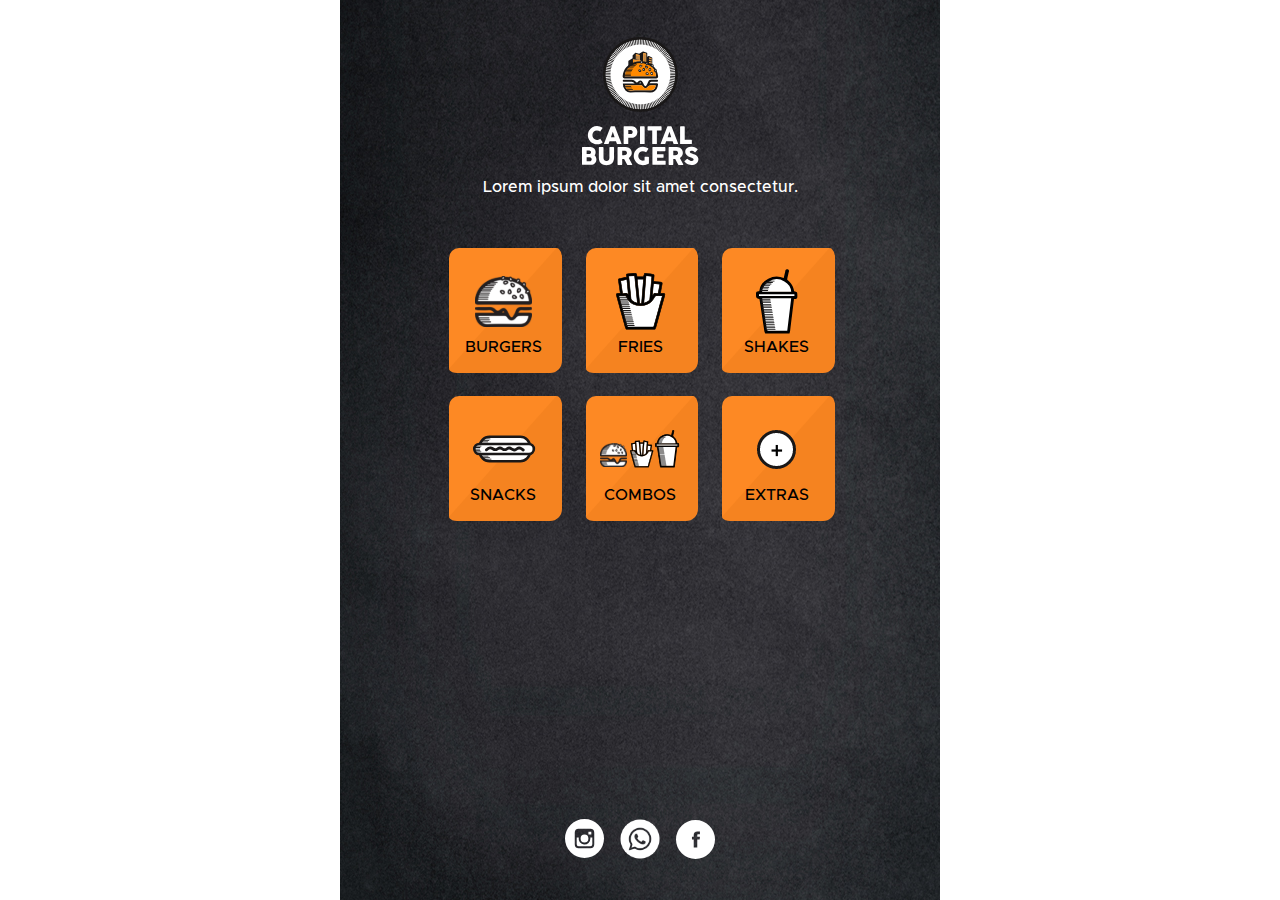
==== index.html @ 37d3b1de "move files" ====
<!DOCTYPE html>
<html lang="en">

<head>
    <meta charset="UTF-8">
    <meta http-equiv="X-UA-Compatible" content="IE=edge">
    <meta name="viewport" content="width=device-width, initial-scale=1.0">
    <title>Home - Capital Burg</title>
    <!-- <link rel="stylesheet" href="https://maxcdn.bootstrapcdn.com/bootstrap/4.5.0/css/bootstrap.min.css"
        integrity="sha384-9aIt2nRpC12Uk9gS9baDl411NQApFmC26EwAOH8WgZl5MYYxFfc+NcPb1dKGj7Sk" crossorigin="anonymous" /> -->
    <link rel="stylesheet" href="./css/index.css" />
</head>

<body>
    <div class="container">
        <header class="header">
            <div class="content-logo">
                <img src="../src/assets/logo/logo.svg" />
            </div>
            <p class="subtitle">Lorem ipsum dolor sit amet consectetur.</p>
        </header>
        <div class="main">
            <section class="options">
                <a href="./burgers.html" class="option">
                    <img src="../src/assets/icons/SVG/Burgers.svg" />
                    <p class="option_title">Burgers</p>
                </a>
                <a href="./fries.html" class="option">
                    <img src="../src/assets/icons/SVG/Fries.svg" />
                    <p class="option_title">Fries</p>
                </a>
                <a href="./shakes.html" class="option">
                    <img src="../src/assets/icons/SVG/Shakes.svg" />
                    <p class="option_title">Shakes</p>
                </a>
                <a href="./snacks.html" class="option">
                    <img src="../src/assets/icons/SVG/Snacks.svg" />
                    <p class="option_title">Snacks</p>
                </a>
                <a href="./combos.html" class="option">
                    <img src="../src/assets/icons/SVG/Combos.svg" />
                    <p class="option_title">Combos</p>
                </a>
                <a href="" class="option">
                    <img src="../src/assets/icons/PNG/Extras.png" />
                    <p class="option_title">Extras</p>
                </a>
            </section>
        </div>
        
        <footer class="footer">
            <div class="content-rs">
                <img src="../src/assets/icons/SVG/Ig.svg" />
                <img src="../src/assets/icons/SVG/Wa.svg" />
                <img src="../src/assets/icons/SVG/Fb.svg" />
            </div>
        </footer>
    </div>
</body>

</html>
---- css/index.css ----
@font-face {
  font-family: Avenir-Medium;
  src: url("../assets/fonts/Avenir-Medium.otf"); }
@font-face {
  font-family: Cocogoose;
  src: url("../assets/fonts/Cocogoose.ttf"); }
html,
body,
div,
span,
applet,
object,
iframe,
h1,
h2,
h3,
h4,
h5,
h6,
p,
blockquote,
pre,
a,
abbr,
acronym,
address,
big,
cite,
code,
del,
dfn,
em,
img,
ins,
kbd,
q,
s,
samp,
small,
strike,
strong,
sub,
sup,
tt,
var,
b,
u,
i,
center,
dl,
dt,
dd,
ol,
ul,
li,
fieldset,
form,
label,
legend,
table,
caption,
tbody,
tfoot,
thead,
tr,
th,
td,
article,
aside,
canvas,
details,
embed,
figure,
figcaption,
footer,
header,
hgroup,
menu,
nav,
output,
ruby,
section,
summary,
time,
mark,
audio,
video {
  margin: 0;
  padding: 0;
  border: 0;
  font: inherit;
  vertical-align: baseline; }

/* HTML5 display-role reset for older browsers */
article,
aside,
details,
figcaption,
figure,
footer,
header,
hgroup,
menu,
nav,
section {
  display: block; }

body {
  line-height: 1;
  font-size: 16px;
  font-family: 'Avenir-Medium'; }

ol,
ul {
  list-style: none; }

blockquote,
q {
  quotes: none; }

blockquote:before,
blockquote:after,
q:before,
q:after {
  content: '';
  content: none; }

table {
  border-collapse: collapse;
  border-spacing: 0; }

@font-face {
  font-family: Avenir-Medium;
  src: url("../assets/fonts/Avenir-Medium.otf"); }
@font-face {
  font-family: Cocogoose;
  src: url("../assets/fonts/Cocogoose.ttf"); }
.container {
  background-image: url("../assets/fondo.jpg");
  background-color: #131313;
  background-attachment: fixed;
  background-repeat: no-repeat;
  object-fit: cover;
  height: 100vh;
  display: grid;
  grid-template-rows: 25vh auto 10vh; }
  .container .header {
    display: flex;
    flex-direction: column;
    justify-content: center;
    align-items: center; }
    .container .header .subtitle {
      color: white; }
  .container .main {
    display: flex;
    align-items: flex-start;
    justify-content: center; }
    .container .main .options {
      padding-top: 1.25rem;
      padding-right: 3.438rem;
      padding-bottom: 0;
      padding-left: 3.438rem;
      display: flex;
      align-items: center;
      justify-content: center;
      flex-wrap: wrap;
      gap: 20px; }
      .container .main .options .option {
        width: 100%;
        height: 100%;
        max-width: 7.311rem;
        max-height: 8.143rem;
        background-image: url(../../src/assets/boton.png);
        background-repeat: no-repeat;
        object-fit: cover;
        border-radius: 12px;
        -webkit-border-radius: 12px;
        -moz-border-radius: 12px;
        -ms-border-radius: 12px;
        -o-border-radius: 12px;
        display: flex;
        flex-direction: column;
        align-items: center;
        justify-content: center;
        padding-top: 1.125rem;
        padding-bottom: 1.125rem;
        text-decoration: none; }
        .container .main .options .option .option_title {
          color: black;
          text-transform: uppercase; }
  .container .footer {
    display: flex;
    align-items: center;
    justify-content: center;
    padding-bottom: 30px; }
  @media only screen and (min-width: 992px) {
    .container {
      background-position: center center;
      max-width: 600px;
      margin: 0 auto; } }

/*# sourceMappingURL=index.css.map */
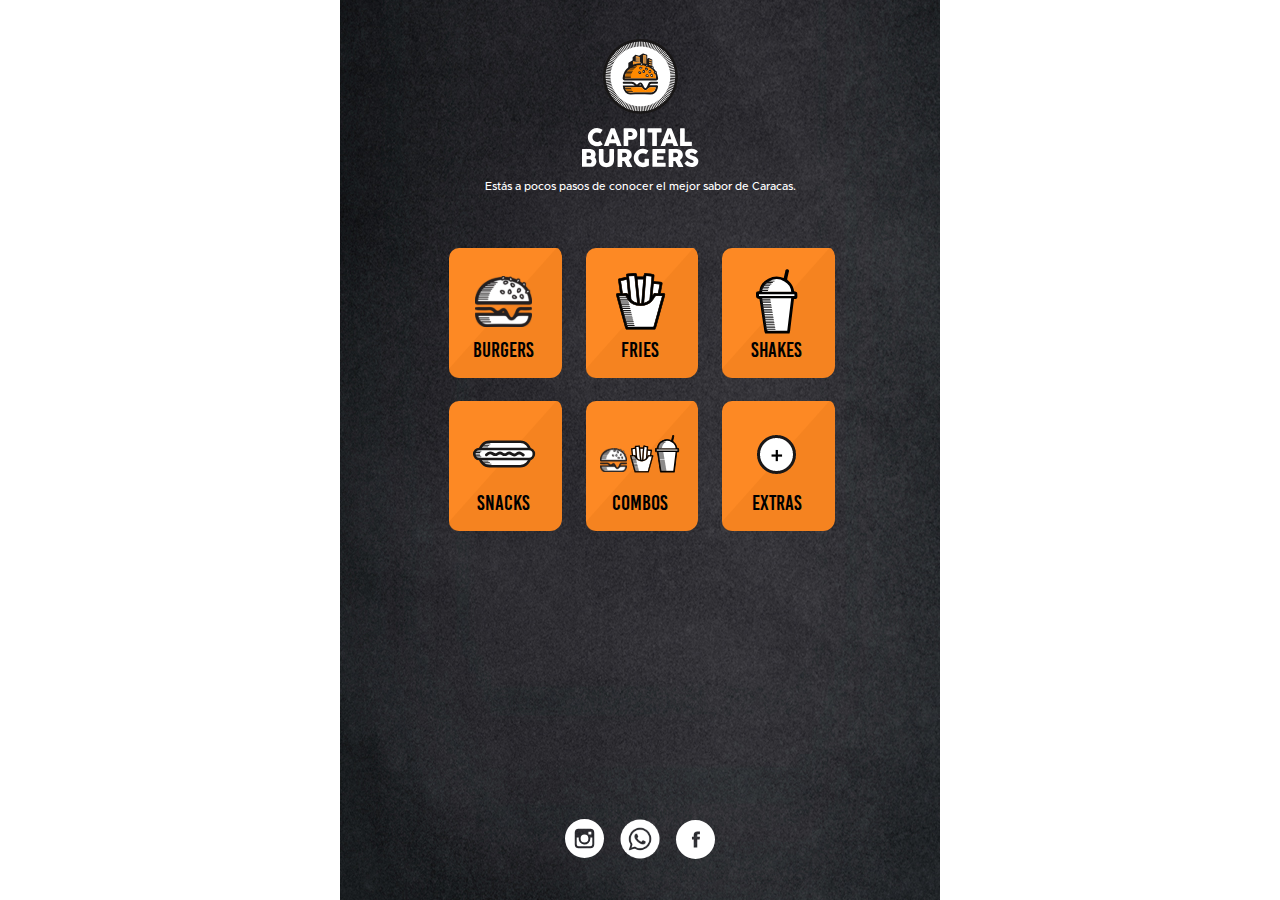
==== commit deee704e: "changes" ====
--- a/index.html
+++ b/index.html
@@ -15,44 +15,44 @@
     <div class="container">
         <header class="header">
             <div class="content-logo">
-                <img src="../src/assets/logo/logo.svg" />
+                <img src="./assets/logo/logo.svg" />
             </div>
-            <p class="subtitle">Lorem ipsum dolor sit amet consectetur.</p>
+            <p class="subtitle">Estás a pocos pasos de conocer el mejor sabor de Caracas.</p>
         </header>
         <div class="main">
             <section class="options">
                 <a href="./burgers.html" class="option">
-                    <img src="../src/assets/icons/SVG/Burgers.svg" />
+                    <img src="./assets/icons/SVG/Burgers.svg" />
                     <p class="option_title">Burgers</p>
                 </a>
                 <a href="./fries.html" class="option">
-                    <img src="../src/assets/icons/SVG/Fries.svg" />
+                    <img src="./assets/icons/SVG/Fries.svg" />
                     <p class="option_title">Fries</p>
                 </a>
                 <a href="./shakes.html" class="option">
-                    <img src="../src/assets/icons/SVG/Shakes.svg" />
+                    <img src="./assets/icons/SVG/Shakes.svg" />
                     <p class="option_title">Shakes</p>
                 </a>
                 <a href="./snacks.html" class="option">
-                    <img src="../src/assets/icons/SVG/Snacks.svg" />
+                    <img src="./assets/icons/SVG/Snacks.svg" />
                     <p class="option_title">Snacks</p>
                 </a>
                 <a href="./combos.html" class="option">
-                    <img src="../src/assets/icons/SVG/Combos.svg" />
+                    <img src="./assets/icons/SVG/Combos.svg" />
                     <p class="option_title">Combos</p>
                 </a>
-                <a href="" class="option">
-                    <img src="../src/assets/icons/PNG/Extras.png" />
+                <a href="./extras.html" class="option">
+                    <img src="./assets/icons/PNG/Extras.png" />
                     <p class="option_title">Extras</p>
                 </a>
             </section>
         </div>
-        
+
         <footer class="footer">
             <div class="content-rs">
-                <img src="../src/assets/icons/SVG/Ig.svg" />
-                <img src="../src/assets/icons/SVG/Wa.svg" />
-                <img src="../src/assets/icons/SVG/Fb.svg" />
+                <img src="./assets/icons/SVG/Ig.svg" />
+                <img src="./assets/icons/SVG/Wa.svg" />
+                <img src="./assets/icons/SVG/Fb.svg" />
             </div>
         </footer>
     </div>
--- a/css/index.css
+++ b/css/index.css
@@ -4,6 +4,12 @@
 @font-face {
   font-family: Cocogoose;
   src: url("../assets/fonts/Cocogoose.ttf"); }
+@font-face {
+  font-family: CocoGothicHeavy;
+  src: url("../assets/fonts/CocoGothicHeavy.ttf"); }
+@font-face {
+  font-family: BebasKai;
+  src: url("../assets/fonts/BebasKai.ttf"); }
 html,
 body,
 div,
@@ -135,6 +141,12 @@
 @font-face {
   font-family: Cocogoose;
   src: url("../assets/fonts/Cocogoose.ttf"); }
+@font-face {
+  font-family: CocoGothicHeavy;
+  src: url("../assets/fonts/CocoGothicHeavy.ttf"); }
+@font-face {
+  font-family: BebasKai;
+  src: url("../assets/fonts/BebasKai.ttf"); }
 .container {
   background-image: url("../assets/fondo.jpg");
   background-color: #131313;
@@ -150,7 +162,8 @@
     justify-content: center;
     align-items: center; }
     .container .header .subtitle {
-      color: white; }
+      color: white;
+      font-size: 0.688rem; }
   .container .main {
     display: flex;
     align-items: flex-start;
@@ -170,7 +183,7 @@
         height: 100%;
         max-width: 7.311rem;
         max-height: 8.143rem;
-        background-image: url(../../src/assets/boton.png);
+        background-image: url(../assets/boton.png);
         background-repeat: no-repeat;
         object-fit: cover;
         border-radius: 12px;
@@ -187,7 +200,9 @@
         text-decoration: none; }
         .container .main .options .option .option_title {
           color: black;
-          text-transform: uppercase; }
+          text-transform: uppercase;
+          font-family: 'BebasKai';
+          font-size: 1.313rem; }
   .container .footer {
     display: flex;
     align-items: center;
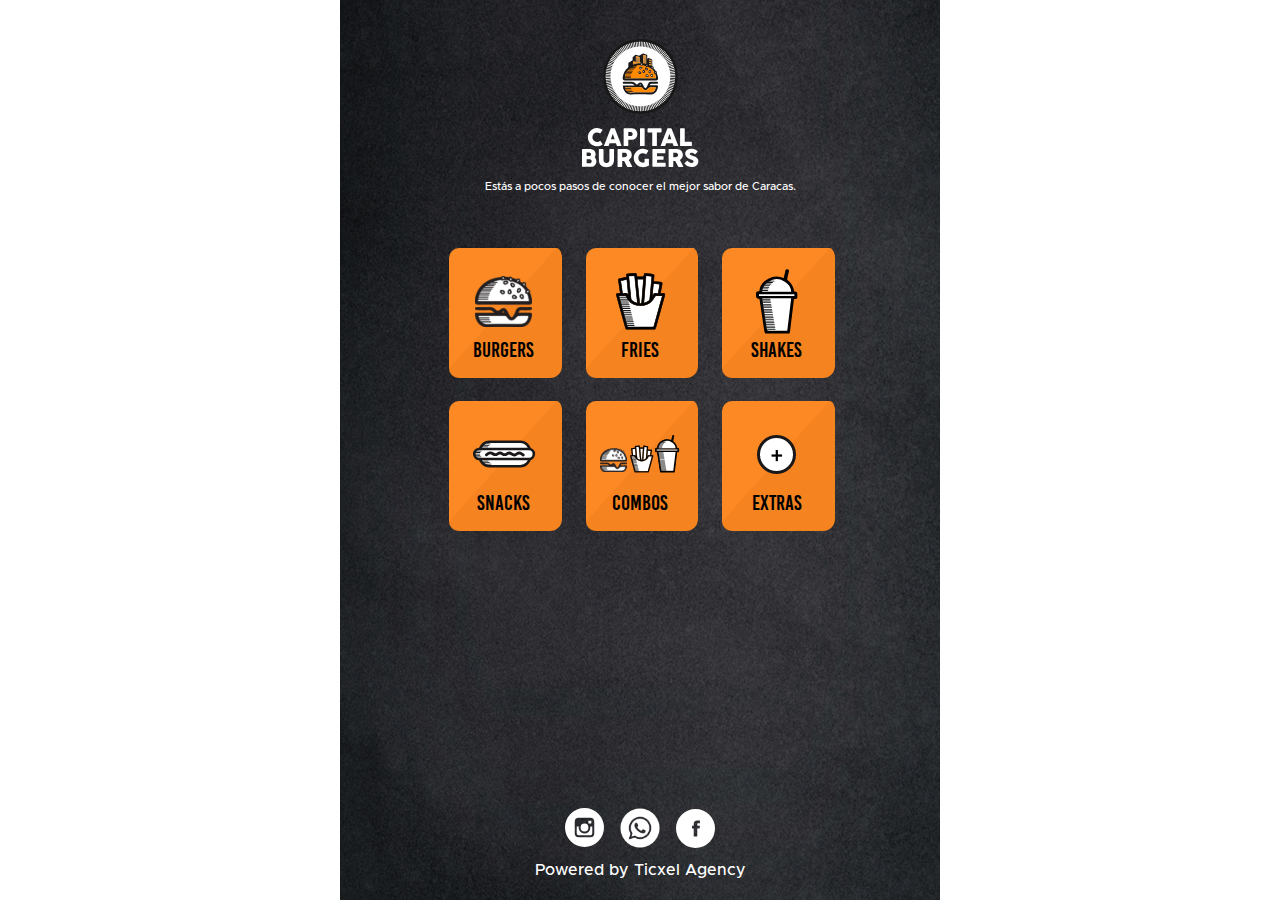
==== commit d8acfe50: "add text in footer" ====
--- a/index.html
+++ b/index.html
@@ -54,6 +54,9 @@
                 <img src="./assets/icons/SVG/Wa.svg" />
                 <img src="./assets/icons/SVG/Fb.svg" />
             </div>
+            <div class="poweredBy">
+                <p>Powered by Ticxel Agency</p>
+            </div>
         </footer>
     </div>
 </body>
--- a/css/index.css
+++ b/css/index.css
@@ -205,9 +205,13 @@
           font-size: 1.313rem; }
   .container .footer {
     display: flex;
+    flex-direction: column;
     align-items: center;
     justify-content: center;
     padding-bottom: 30px; }
+    .container .footer .poweredBy {
+      color: white;
+      margin-top: 5px; }
   @media only screen and (min-width: 992px) {
     .container {
       background-position: center center;
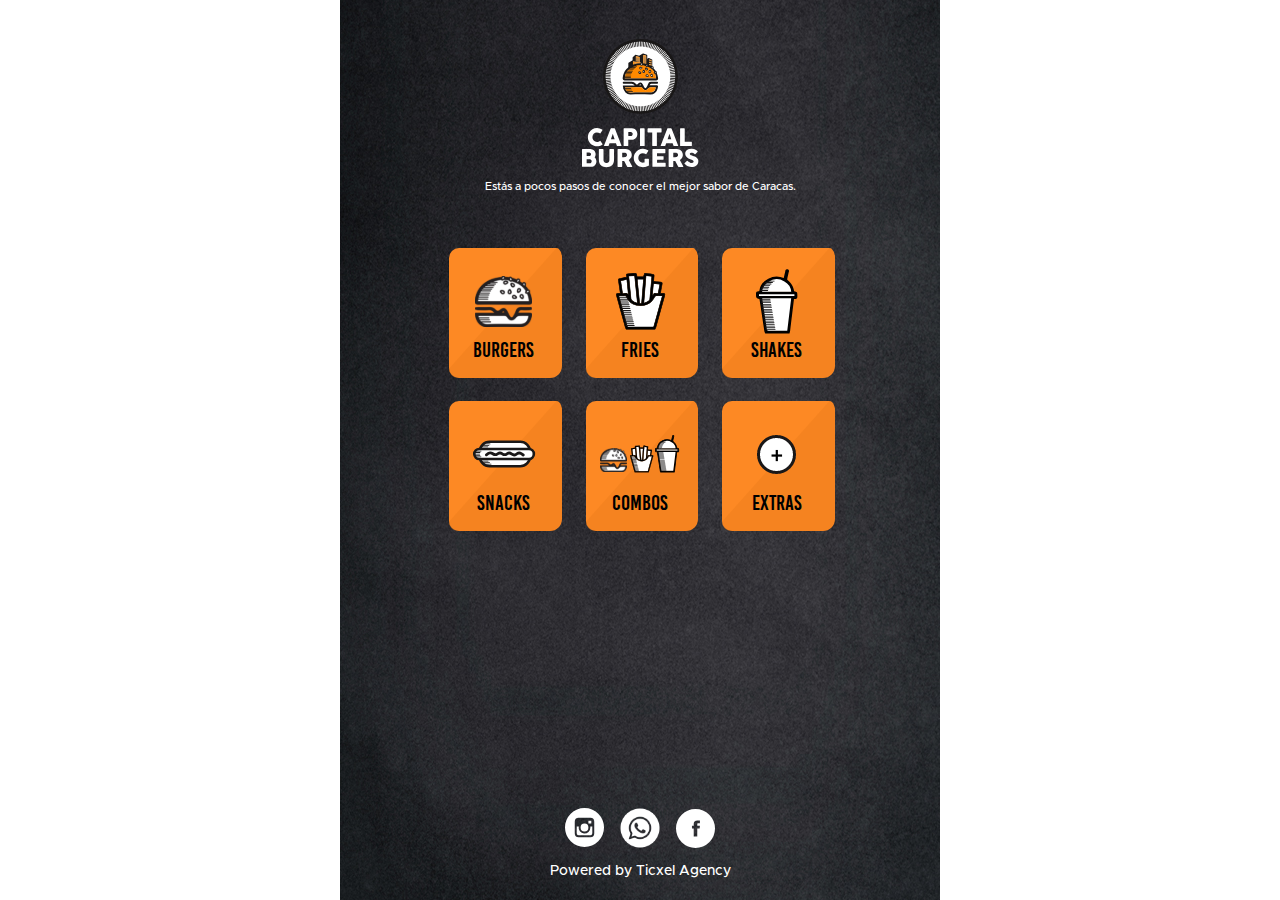
==== commit 760fb86e: "cambiando a anclaje" ====
--- a/index.html
+++ b/index.html
@@ -55,7 +55,7 @@
                 <img src="./assets/icons/SVG/Fb.svg" />
             </div>
             <div class="poweredBy">
-                <p>Powered by Ticxel Agency</p>
+                <a href="https://ticxel.com/" target="_blank">Powered by Ticxel Agency</a>
             </div>
         </footer>
     </div>
--- a/css/index.css
+++ b/css/index.css
@@ -210,8 +210,11 @@
     justify-content: center;
     padding-bottom: 30px; }
     .container .footer .poweredBy {
-      color: white;
       margin-top: 5px; }
+      .container .footer .poweredBy a {
+        color: white;
+        font-size: 14px;
+        text-decoration: none; }
   @media only screen and (min-width: 992px) {
     .container {
       background-position: center center;
